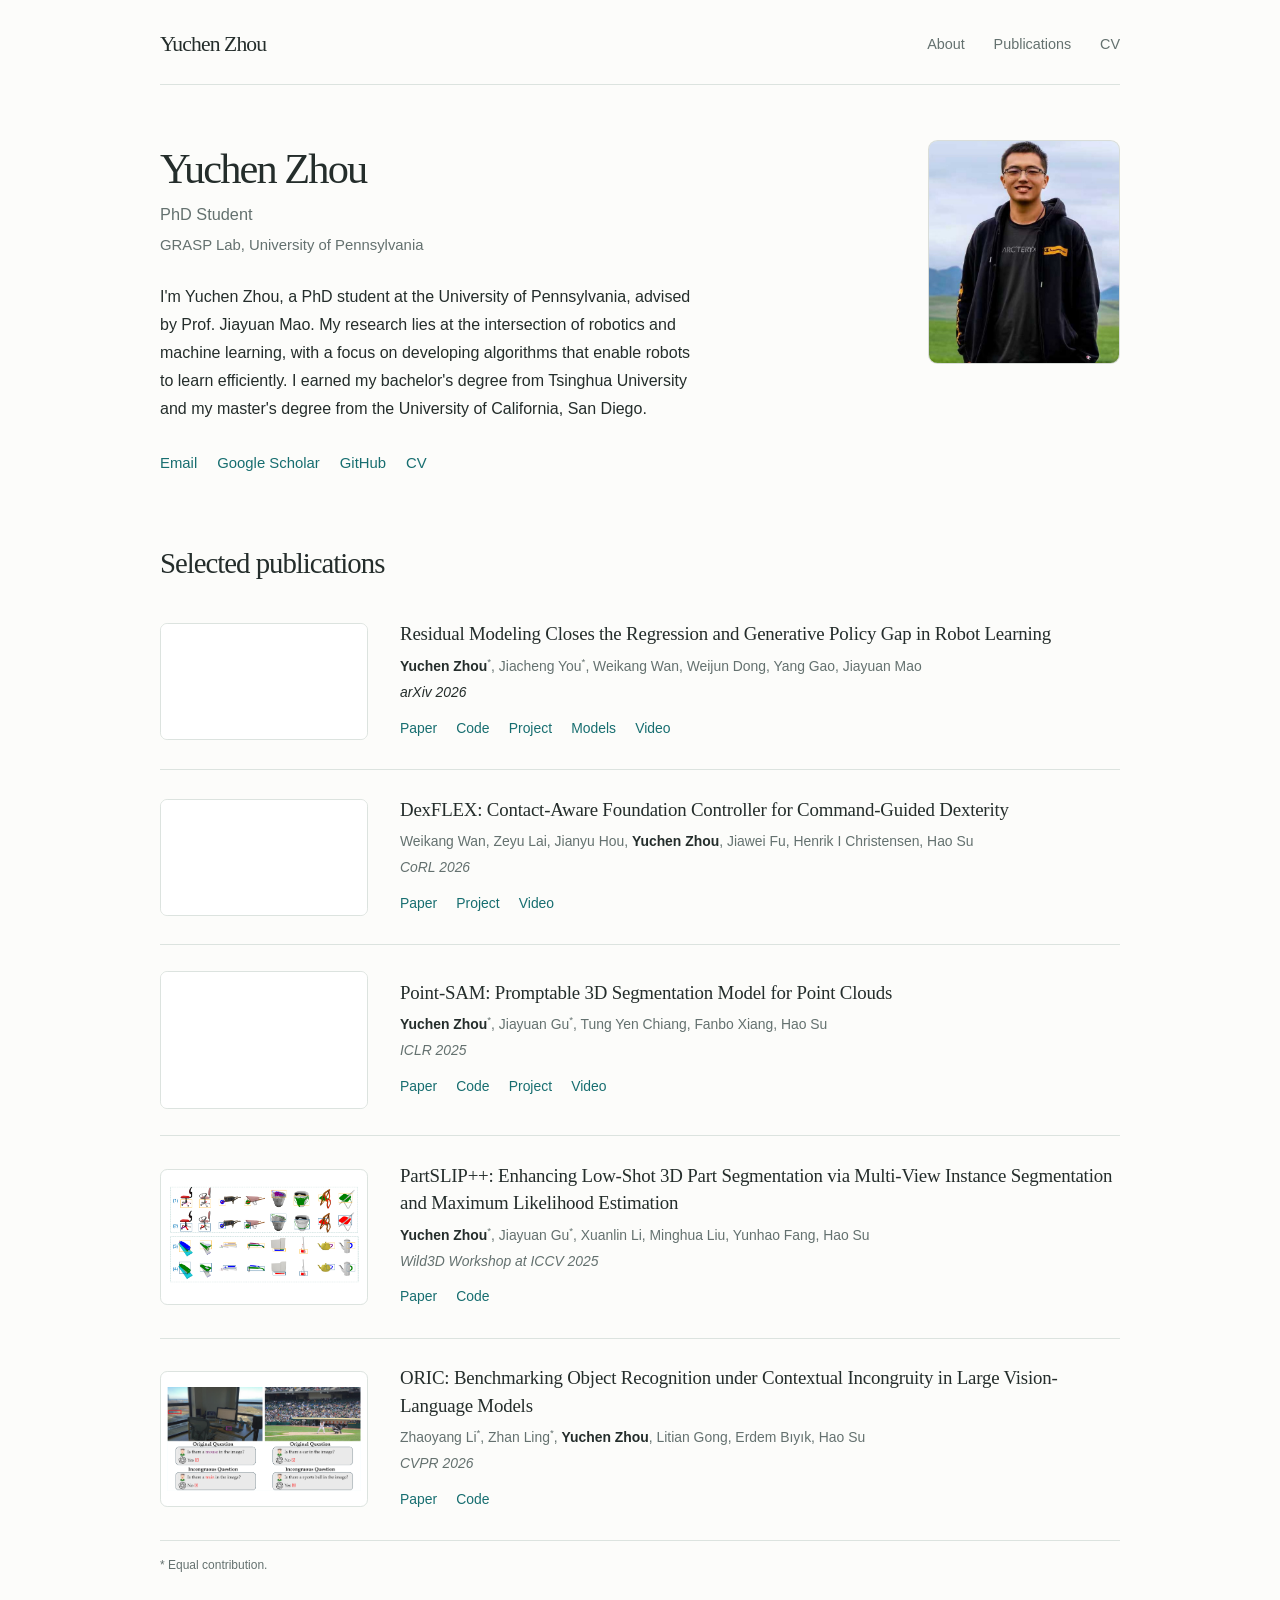
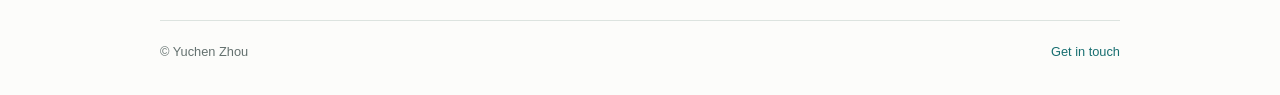
==== index.html @ d8c76e13 "Use a double-speed DexFLEX video preview" ====
<!doctype html>
<!-- Generated by scripts/build.py. Edit templates/index.html and data/publications.json. -->
<html lang="en">
  <head>
    <meta charset="utf-8" />
    <meta name="viewport" content="width=device-width, initial-scale=1" />
    <meta name="description" content="Yuchen Zhou — PhD Student. Academic homepage, research links, and curriculum vitae." />
    <link rel="canonical" href="https://www.yuchenzh.com/" />
    <link rel="icon" href="assets/penn-coat-of-arms.svg" type="image/svg+xml" />
    <link rel="stylesheet" href="styles.css?v=dexflex-video-1" />
    <script src="assets/js/media.js?v=dexflex-video-1" defer></script>
    <title>Yuchen Zhou</title>
  </head>
  <body>
    <a class="skip-link" href="#main">Skip to content</a>

    <div class="page-shell">
      <header class="site-header">
        <a class="site-name" href="./" aria-label="Yuchen Zhou, home">Yuchen Zhou</a>
        <nav aria-label="Main navigation">
          <a href="#about">About</a>
          <a href="#publications">Publications</a>
          <a href="assets/documents/Yuchen_Zhou_CV.pdf">CV</a>
        </nav>
      </header>

      <main id="main" tabindex="-1">
        <section class="profile" id="about" aria-labelledby="profile-name">
          <div class="profile-copy">
            <h1 id="profile-name">Yuchen Zhou</h1>
            <p class="role">PhD Student</p>
            <p class="affiliation">GRASP Lab, University of Pennsylvania</p>

            <div class="bio">
              <!-- BIO: Edit your introduction here. Add more <p> elements if needed. -->
              <p>
                I'm Yuchen Zhou, a PhD student at the University
                of Pennsylvania, advised by Prof. Jiayuan Mao.
                My research lies at the intersection of robotics
                and machine learning, with a focus on developing
                algorithms that enable robots to learn
                efficiently. I earned my bachelor's degree from
                Tsinghua University and my master's degree from
                the University of California, San Diego.
              </p>
            </div>

            <ul class="profile-links" aria-label="Contact and academic profiles">
              <li><a href="mailto:zyc0187@engineering.upenn.edu">Email</a></li>
              <li><a href="https://scholar.google.com/citations?user=Sr4zAy0AAAAJ&amp;hl=en">Google Scholar</a></li>
              <li><a href="https://github.com/zyc00">GitHub</a></li>
              <li><a href="assets/documents/Yuchen_Zhou_CV.pdf" aria-label="Curriculum vitae (PDF)">CV</a></li>
            </ul>
          </div>

          <div class="portrait">
            <img src="assets/images/portrait.png" width="1024" height="1024"
                 alt="Yuchen Zhou outdoors in a field of yellow flowers." fetchpriority="high" />
          </div>
        </section>

        <section class="publications" id="publications" aria-labelledby="publications-heading">
          <div class="section-heading">
            <h2 id="publications-heading">Selected publications</h2>
          </div>
          <div class="publication-list">
            <article class="publication" aria-labelledby="ht-policy-title">
              <div class="publication-figure publication-video">
                <video autoplay muted loop playsinline preload="metadata" aria-label="Residual Modeling and HT-Policies research overview video">
                  <source src="assets/videos/ht-policy-overview.mp4" type="video/mp4" />
                  <a href="assets/videos/ht-policy-overview.mp4">Watch the HT-Policies demo</a>.
                </video>
              </div>
              <div class="publication-copy">
                <h3 id="ht-policy-title"><a href="https://projects.thelabone.org/regression-policy/">Residual Modeling Closes the Regression and Generative Policy Gap in Robot Learning</a></h3>
                <p class="publication-authors"><strong>Yuchen Zhou</strong><sup>*</sup>, Jiacheng You<sup>*</sup>, Weikang Wan, Weijun Dong, Yang Gao, Jiayuan Mao</p>
                <p class="publication-venue">arXiv 2026</p>
                <ul class="publication-links" aria-label="HT-Policies resources">
                  <li><a href="https://arxiv.org/abs/2610.12231">Paper</a></li>
                  <li><a href="https://github.com/the-labone/regression-policy">Code</a></li>
                  <li><a href="https://projects.thelabone.org/regression-policy/">Project</a></li>
                  <li><a href="https://huggingface.co/collections/yuchen0187/regressionpolicy">Models</a></li>
                  <li><a href="assets/videos/ht-policy-overview.mp4">Video</a></li>
                </ul>
              </div>
            </article>

            <article class="publication" aria-labelledby="dexflex-title">
              <div class="publication-figure publication-video">
                <video autoplay muted loop playsinline preload="metadata" aria-label="DexFLEX research overview video, playing at twice the original speed">
                  <source src="assets/videos/dexflex-overview.mp4" type="video/mp4" />
                  <a href="assets/videos/dexflex-overview.mp4">Watch the DexFLEX demo</a>.
                </video>
              </div>
              <div class="publication-copy">
                <h3 id="dexflex-title"><a href="https://dex-flex.github.io/">DexFLEX: Contact-Aware Foundation Controller for Command-Guided Dexterity</a></h3>
                <p class="publication-authors">Weikang Wan, Zeyu Lai, Jianyu Hou, <strong>Yuchen Zhou</strong>, Jiawei Fu, Henrik I Christensen, Hao Su</p>
                <p class="publication-venue"><a href="https://dex-flex.github.io/">CoRL 2026</a></p>
                <ul class="publication-links" aria-label="DexFLEX resources">
                  <li><a href="https://arxiv.org/abs/2610.14372">Paper</a></li>
                  <li><a href="https://dex-flex.github.io/">Project</a></li>
                  <li><a href="https://dex-flex.github.io/#video">Video</a></li>
                </ul>
              </div>
            </article>

            <article class="publication" aria-labelledby="point-sam-title">
              <div class="publication-figure publication-video">
                <video autoplay muted loop playsinline preload="metadata" aria-label="Point-SAM interactive segmentation of a Transformer model">
                  <source src="assets/videos/point-sam-transformer.mp4#t=3" type="video/mp4" />
                  <a href="assets/videos/point-sam-transformer.mp4">Watch the Point-SAM demo</a>.
                </video>
              </div>
              <div class="publication-copy">
                <h3 id="point-sam-title"><a href="https://point-sam.github.io/">Point-SAM: Promptable 3D Segmentation Model for Point Clouds</a></h3>
                <p class="publication-authors"><strong>Yuchen Zhou</strong><sup>*</sup>, Jiayuan Gu<sup>*</sup>, Tung Yen Chiang, Fanbo Xiang, Hao Su</p>
                <p class="publication-venue"><a href="https://proceedings.iclr.cc/paper_files/paper/2025/hash/8f363c981c796cd781729e6c0117cadc-Abstract-Conference.html">ICLR 2025</a></p>
                <ul class="publication-links" aria-label="Point-SAM resources">
                  <li><a href="https://arxiv.org/abs/2406.17741">Paper</a></li>
                  <li><a href="https://github.com/zyc00/Point-SAM">Code</a></li>
                  <li><a href="https://point-sam.github.io/">Project</a></li>
                  <li><a href="assets/videos/point-sam-transformer.mp4">Video</a></li>
                </ul>
              </div>
            </article>

            <article class="publication" aria-labelledby="partslip-title">
              <a class="publication-figure" href="assets/images/publications/partslip-results.png" aria-label="View the full PartSLIP++ segmentation results figure">
                <img src="assets/images/publications/partslip-results.png" width="2700" height="1440" loading="lazy" decoding="async" alt="Overview of PartSLIP and PartSLIP++ part segmentation results on chairs, wheelbarrows, buckets, monitors, and other objects; PartSLIP++ results appear in rows two and four." />
              </a>
              <div class="publication-copy">
                <h3 id="partslip-title"><a href="https://arxiv.org/abs/2312.03015">PartSLIP++: Enhancing Low-Shot 3D Part Segmentation via Multi-View Instance Segmentation and Maximum Likelihood Estimation</a></h3>
                <p class="publication-authors"><strong>Yuchen Zhou</strong><sup>*</sup>, Jiayuan Gu<sup>*</sup>, Xuanlin Li, Minghua Liu, Yunhao Fang, Hao Su</p>
                <p class="publication-venue"><a href="https://3d-in-the-wild.github.io/2025.html">Wild3D Workshop at ICCV 2025</a></p>
                <ul class="publication-links" aria-label="PartSLIP++ resources">
                  <li><a href="https://arxiv.org/abs/2312.03015">Paper</a></li>
                  <li><a href="https://github.com/zyc00/PartSLIP2">Code</a></li>
                </ul>
              </div>
            </article>

            <article class="publication" aria-labelledby="oric-title">
              <a class="publication-figure" href="assets/images/publications/oric.png" aria-label="View the full ORIC figure">
                <img src="assets/images/publications/oric.png" width="2044" height="1102" loading="lazy" decoding="async" alt="ORIC examples of object misidentification and hallucination in incongruous contexts." />
              </a>
              <div class="publication-copy">
                <h3 id="oric-title"><a href="https://arxiv.org/abs/2509.15695">ORIC: Benchmarking Object Recognition under Contextual Incongruity in Large Vision-Language Models</a></h3>
                <p class="publication-authors">Zhaoyang Li<sup>*</sup>, Zhan Ling<sup>*</sup>, <strong>Yuchen Zhou</strong>, Litian Gong, Erdem Bıyık, Hao Su</p>
                <p class="publication-venue"><a href="https://openaccess.thecvf.com/content/CVPR2026/html/Li_ORIC_Benchmarking_Object_Recognition_under_Contextual_Incongruity_in_Large_Vision-Language_CVPR_2026_paper.html">CVPR 2026</a></p>
                <ul class="publication-links" aria-label="ORIC resources">
                  <li><a href="https://arxiv.org/abs/2509.15695">Paper</a></li>
                  <li><a href="https://github.com/ZhaoyangLi-1/ORIC">Code</a></li>
                </ul>
              </div>
            </article>
          </div>
          <p class="publication-note">* Equal contribution.</p>
        </section>
      </main>

      <footer class="site-footer">
        <span>© Yuchen Zhou</span>
        <a href="mailto:zyc0187@engineering.upenn.edu">Get in touch</a>
      </footer>
    </div>
  </body>
</html>
---- styles.css ----
/* Design settings: adjust these to change the page's overall appearance. */
:root {
  color-scheme: light;
  --paper: #fcfcfa;
  --ink: #242d2b;
  --muted: #64716f;
  --accent: #176e70;
  --accent-hover: #104e50;
  --rule: #dce3df;
  --serif: Georgia, "Times New Roman", serif;
  --sans: -apple-system, BlinkMacSystemFont, "Segoe UI", sans-serif;
}

* { box-sizing: border-box; }

html {
  scroll-behavior: smooth;
  scroll-padding-top: 2rem;
}

body {
  margin: 0;
  background: var(--paper);
  color: var(--ink);
  font-family: var(--sans);
  font-size: 1rem;
  line-height: 1.75;
  -webkit-font-smoothing: antialiased;
}

::selection { background: #dcece7; }

a {
  color: var(--accent);
  text-decoration: none;
  text-underline-offset: 0.24em;
  text-decoration-thickness: 1px;
}

a:hover {
  color: var(--accent-hover);
  text-decoration: underline;
}

a:focus-visible {
  outline: 2px solid var(--accent);
  outline-offset: 5px;
  border-radius: 2px;
}

.skip-link {
  position: absolute;
  top: 0.75rem;
  left: 1rem;
  z-index: 1;
  padding: 0.4rem 0.8rem;
  background: var(--paper);
  transform: translateY(-200%);
}

.skip-link:focus { transform: translateY(0); }

.page-shell {
  width: min(100% - 5rem, 60rem);
  margin-inline: auto;
}

/* Header */
.site-header {
  display: flex;
  align-items: center;
  justify-content: space-between;
  gap: 1.5rem;
  padding-block: 1.6rem 1.3rem;
  border-bottom: 1px solid var(--rule);
}

.site-name {
  color: var(--ink);
  font-family: var(--serif);
  font-size: 1.35rem;
  letter-spacing: -0.04em;
}

.site-header nav {
  display: flex;
  align-items: center;
  gap: 1.8rem;
  font-size: 0.9rem;
}

.site-header nav a { color: var(--muted); }
.site-header nav a:hover { color: var(--accent); }

/* Biography and portrait */
.profile {
  display: grid;
  grid-template-columns: minmax(0, 1fr) 12rem;
  align-items: start;
  gap: 5rem;
  padding-block: 3.4rem 4rem;
}

.profile-copy { padding-top: 0.25rem; }

h1 {
  margin: 0 0 0.35rem;
  font-family: var(--serif);
  font-size: clamp(2rem, 3.5vw, 2.65rem);
  font-weight: 400;
  line-height: 1.2;
  letter-spacing: -0.045em;
}

.role {
  margin: 0;
  color: var(--muted);
  font-size: 1.02rem;
}

.affiliation {
  margin: 0.2rem 0 0;
  color: var(--muted);
  font-size: 0.93rem;
}

.bio {
  max-width: 60ch;
  margin-block: 1.6rem 1.35rem;
  overflow-wrap: break-word;
}

.bio p { margin: 0 0 0.9rem; }
.bio p:last-child { margin-bottom: 0; }

.profile-links {
  display: flex;
  flex-wrap: wrap;
  column-gap: 1.25rem;
  row-gap: 0.65rem;
  margin: 0;
  padding: 0;
  list-style: none;
  font-size: 0.93rem;
}

.profile-links a {
  display: inline-flex;
  align-items: baseline;
  gap: 0.25rem;
  padding-block: 0.3rem;
}

.portrait {
  width: 100%;
  aspect-ratio: 6 / 7;
  overflow: hidden;
  border-radius: 0.6rem;
  background: #e7ebe6;
  border: 1px solid rgb(36 45 43 / 7%);
}

.portrait img {
  display: block;
  width: 100%;
  height: 100%;
  object-fit: cover;
  object-position: 50% 25%;
  /* Frame the upper body in CSS; the original photo stays untouched. */
  transform: scale(1.5);
  transform-origin: 50% 22%;
}

/* Publications: real paper figures, open rows, and compact bibliographic details. */
.publications { padding-bottom: 2.7rem; }

.section-heading {
  display: flex;
  align-items: baseline;
  justify-content: space-between;
  flex-wrap: wrap;
  gap: 0.6rem 1.5rem;
  margin-bottom: 0.8rem;
}

h2 {
  margin: 0;
  font-family: var(--serif);
  font-size: 1.8rem;
  font-weight: 400;
  line-height: 1.3;
  letter-spacing: -0.035em;
}

.publication {
  display: grid;
  grid-template-columns: 13rem minmax(0, 1fr);
  align-items: center;
  gap: 2rem;
  padding-block: 1.6rem;
  border-bottom: 1px solid var(--rule);
}

.publication-text-only { grid-template-columns: 1fr; }

.publication-figure {
  display: flex;
  align-items: center;
  justify-content: center;
  min-height: 8.5rem;
  padding: 0.4rem;
  background: #fff;
  border: 1px solid var(--rule);
  border-radius: 0.45rem;
  overflow: hidden;
}

.publication-figure:hover { border-color: var(--accent); }

.publication-figure img,
.publication-figure video {
  display: block;
  width: 100%;
  height: auto;
}

.publication-video { position: relative; padding: 0; aspect-ratio: 3 / 2; min-height: 0; }
.publication-video video { height: 100%; object-fit: cover; background: #fff; }

/* Keep the complete widescreen overviews, including their diagrams and labels. */
.publication[aria-labelledby="ht-policy-title"] .publication-video,
.publication[aria-labelledby="dexflex-title"] .publication-video { aspect-ratio: 16 / 9; }

.publication h3 {
  margin: 0 0 0.45rem;
  font-family: var(--serif);
  font-size: 1.18rem;
  font-weight: 400;
  line-height: 1.45;
  letter-spacing: -0.01em;
  overflow-wrap: break-word;
}

.publication h3 a { color: var(--ink); }
.publication h3 a:hover { color: var(--accent); }

.publication-authors,
.publication-venue {
  margin: 0;
  font-size: 0.87rem;
  line-height: 1.7;
}

.publication-authors { color: var(--muted); }
.publication-authors strong { color: var(--ink); font-weight: 600; }
.publication-authors sup { font-size: 0.7em; line-height: 0; }
.publication-venue { margin-top: 0.15rem; font-style: italic; }
.publication-venue a { color: var(--muted); }
.publication-venue a:hover { color: var(--accent); }

.publication-links {
  display: flex;
  flex-wrap: wrap;
  gap: 0.35rem 1.2rem;
  margin: 0.5rem 0 0;
  padding: 0;
  list-style: none;
  font-size: 0.87rem;
}

.publication-links a { display: inline-block; padding-block: 0.2rem; }
.publication-note { margin: 0.9rem 0 0; color: var(--muted); font-size: 0.75rem; }

/* Footer */
.site-footer {
  display: flex;
  justify-content: space-between;
  flex-wrap: wrap;
  gap: 0.75rem 1.5rem;
  padding-block: 1.25rem 2rem;
  border-top: 1px solid var(--rule);
  color: var(--muted);
  font-size: 0.8rem;
}

/* On a phone, keep the introduction before the portrait in reading order. */
@media (max-width: 640px) {
  .page-shell { width: calc(100% - 2.5rem); }
  .site-header { flex-wrap: wrap; gap: 0.5rem 1.5rem; padding-block: 1.2rem 1rem; }
  .site-name { font-size: 1.2rem; }
  .site-header nav { gap: 1.1rem; font-size: 0.85rem; }
  .profile {
    grid-template-columns: 1fr;
    gap: 1.8rem;
    padding-block: 2.3rem 2.6rem;
  }
  .profile-copy { padding-top: 0; }
  .portrait { width: 10.5rem; }
  .profile-links { column-gap: 1.1rem; }
  .publications { padding-bottom: 2rem; }
  h2 { font-size: 1.65rem; }
  .publication { grid-template-columns: 1fr; gap: 1rem; padding-block: 1.6rem; }
  .publication-figure { width: min(100%, 19rem); min-height: 0; padding: 0.5rem; }
  .publication-video { padding: 0; }
}

@media (prefers-reduced-motion: reduce) {
  html { scroll-behavior: auto; }
}
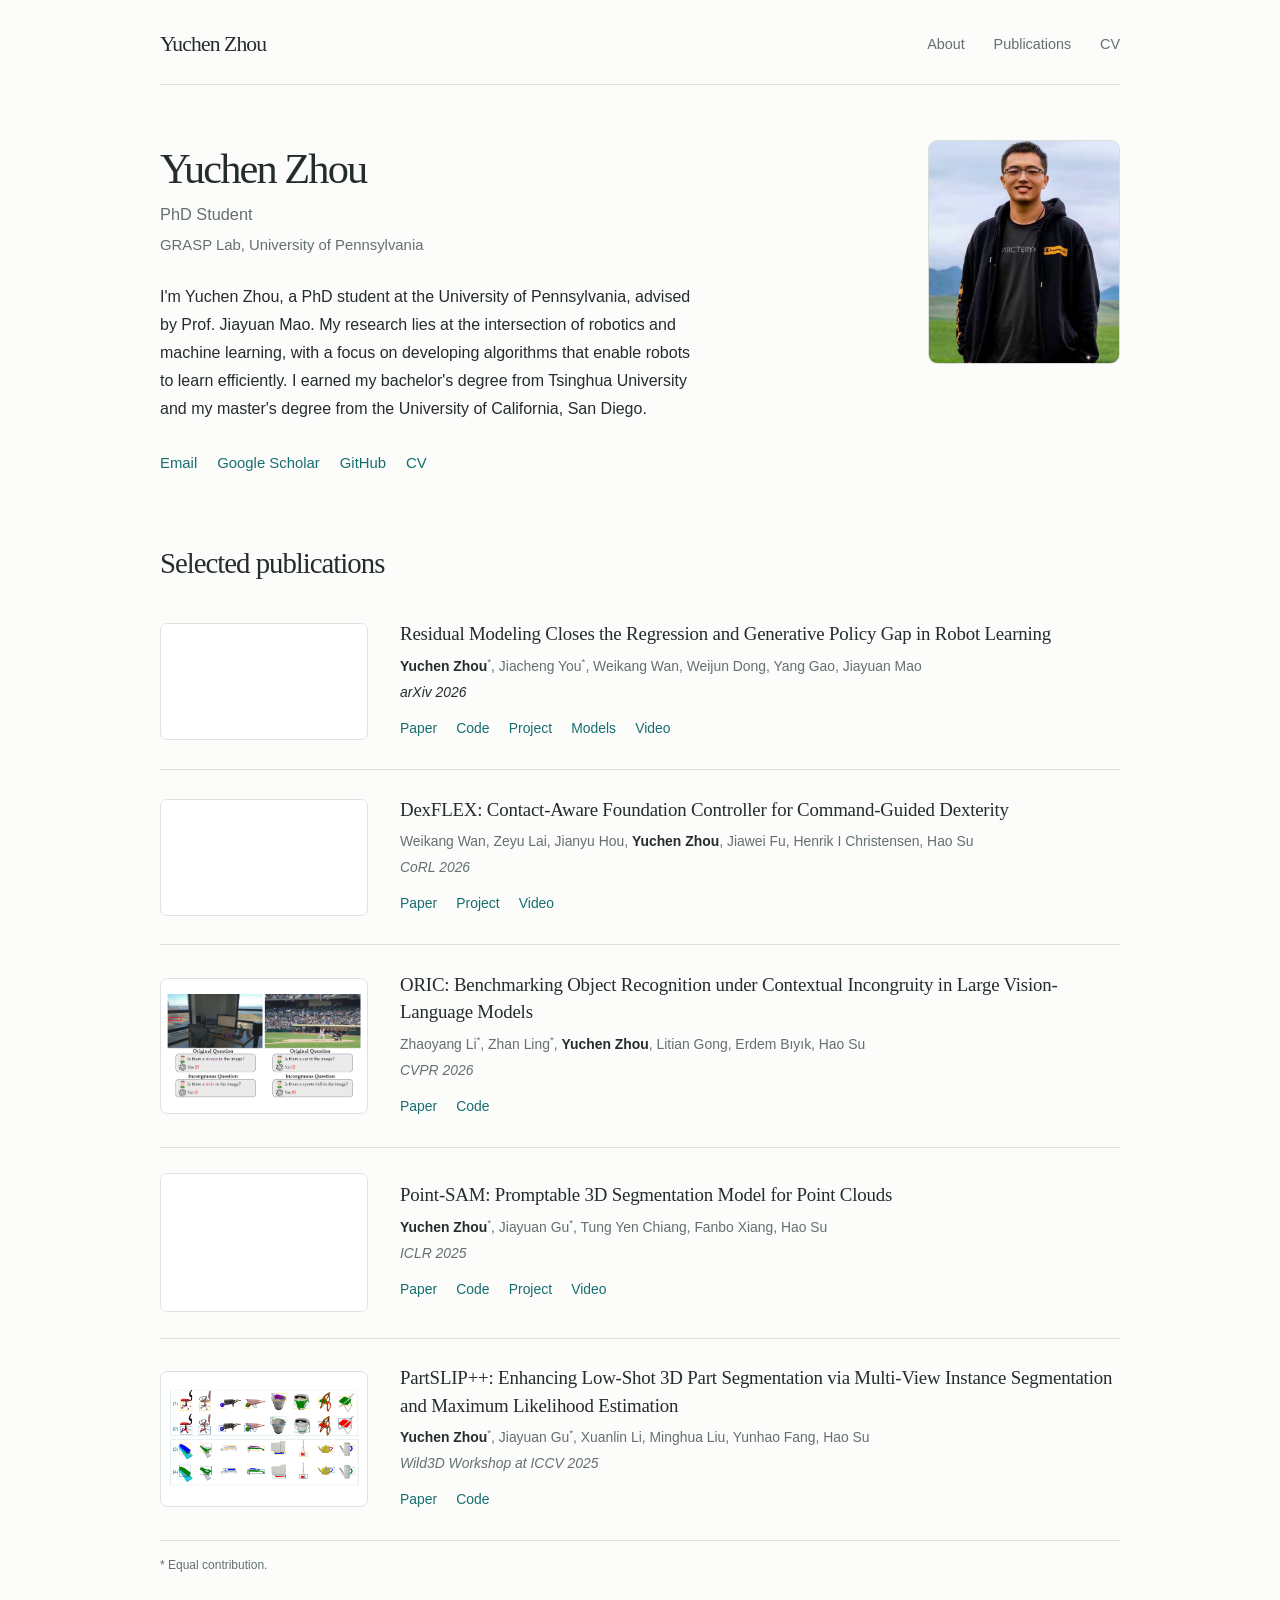
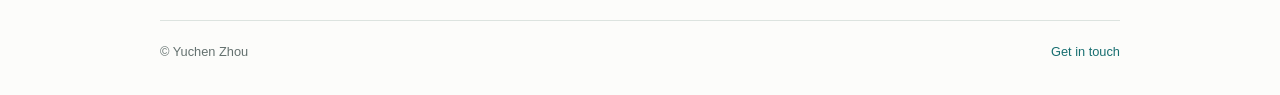
==== commit b16e4d7c: "Move ORIC above Point-SAM" ====
--- a/index.html
+++ b/index.html
@@ -8,7 +8,7 @@
     <link rel="canonical" href="https://www.yuchenzh.com/" />
     <link rel="icon" href="assets/penn-coat-of-arms.svg" type="image/svg+xml" />
     <link rel="stylesheet" href="styles.css?v=dexflex-video-1" />
-    <script src="assets/js/media.js?v=dexflex-video-1" defer></script>
+    <script src="assets/js/media.js?v=dexflex-video-3" defer></script>
     <title>Yuchen Zhou</title>
   </head>
   <body>
@@ -87,7 +87,7 @@
 
             <article class="publication" aria-labelledby="dexflex-title">
               <div class="publication-figure publication-video">
-                <video autoplay muted loop playsinline preload="metadata" aria-label="DexFLEX research overview video, playing at twice the original speed">
+                <video autoplay muted loop playsinline preload="metadata" aria-label="DexFLEX research overview video, playing at three times the original speed">
                   <source src="assets/videos/dexflex-overview.mp4" type="video/mp4" />
                   <a href="assets/videos/dexflex-overview.mp4">Watch the DexFLEX demo</a>.
                 </video>
@@ -100,6 +100,21 @@
                   <li><a href="https://arxiv.org/abs/2610.14372">Paper</a></li>
                   <li><a href="https://dex-flex.github.io/">Project</a></li>
                   <li><a href="https://dex-flex.github.io/#video">Video</a></li>
+                </ul>
+              </div>
+            </article>
+
+            <article class="publication" aria-labelledby="oric-title">
+              <a class="publication-figure" href="assets/images/publications/oric.png" aria-label="View the full ORIC figure">
+                <img src="assets/images/publications/oric.png" width="2044" height="1102" loading="lazy" decoding="async" alt="ORIC examples of object misidentification and hallucination in incongruous contexts." />
+              </a>
+              <div class="publication-copy">
+                <h3 id="oric-title"><a href="https://arxiv.org/abs/2509.15695">ORIC: Benchmarking Object Recognition under Contextual Incongruity in Large Vision-Language Models</a></h3>
+                <p class="publication-authors">Zhaoyang Li<sup>*</sup>, Zhan Ling<sup>*</sup>, <strong>Yuchen Zhou</strong>, Litian Gong, Erdem Bıyık, Hao Su</p>
+                <p class="publication-venue"><a href="https://openaccess.thecvf.com/content/CVPR2026/html/Li_ORIC_Benchmarking_Object_Recognition_under_Contextual_Incongruity_in_Large_Vision-Language_CVPR_2026_paper.html">CVPR 2026</a></p>
+                <ul class="publication-links" aria-label="ORIC resources">
+                  <li><a href="https://arxiv.org/abs/2509.15695">Paper</a></li>
+                  <li><a href="https://github.com/ZhaoyangLi-1/ORIC">Code</a></li>
                 </ul>
               </div>
             </article>
@@ -138,21 +153,6 @@
                 </ul>
               </div>
             </article>
-
-            <article class="publication" aria-labelledby="oric-title">
-              <a class="publication-figure" href="assets/images/publications/oric.png" aria-label="View the full ORIC figure">
-                <img src="assets/images/publications/oric.png" width="2044" height="1102" loading="lazy" decoding="async" alt="ORIC examples of object misidentification and hallucination in incongruous contexts." />
-              </a>
-              <div class="publication-copy">
-                <h3 id="oric-title"><a href="https://arxiv.org/abs/2509.15695">ORIC: Benchmarking Object Recognition under Contextual Incongruity in Large Vision-Language Models</a></h3>
-                <p class="publication-authors">Zhaoyang Li<sup>*</sup>, Zhan Ling<sup>*</sup>, <strong>Yuchen Zhou</strong>, Litian Gong, Erdem Bıyık, Hao Su</p>
-                <p class="publication-venue"><a href="https://openaccess.thecvf.com/content/CVPR2026/html/Li_ORIC_Benchmarking_Object_Recognition_under_Contextual_Incongruity_in_Large_Vision-Language_CVPR_2026_paper.html">CVPR 2026</a></p>
-                <ul class="publication-links" aria-label="ORIC resources">
-                  <li><a href="https://arxiv.org/abs/2509.15695">Paper</a></li>
-                  <li><a href="https://github.com/ZhaoyangLi-1/ORIC">Code</a></li>
-                </ul>
-              </div>
-            </article>
           </div>
           <p class="publication-note">* Equal contribution.</p>
         </section>
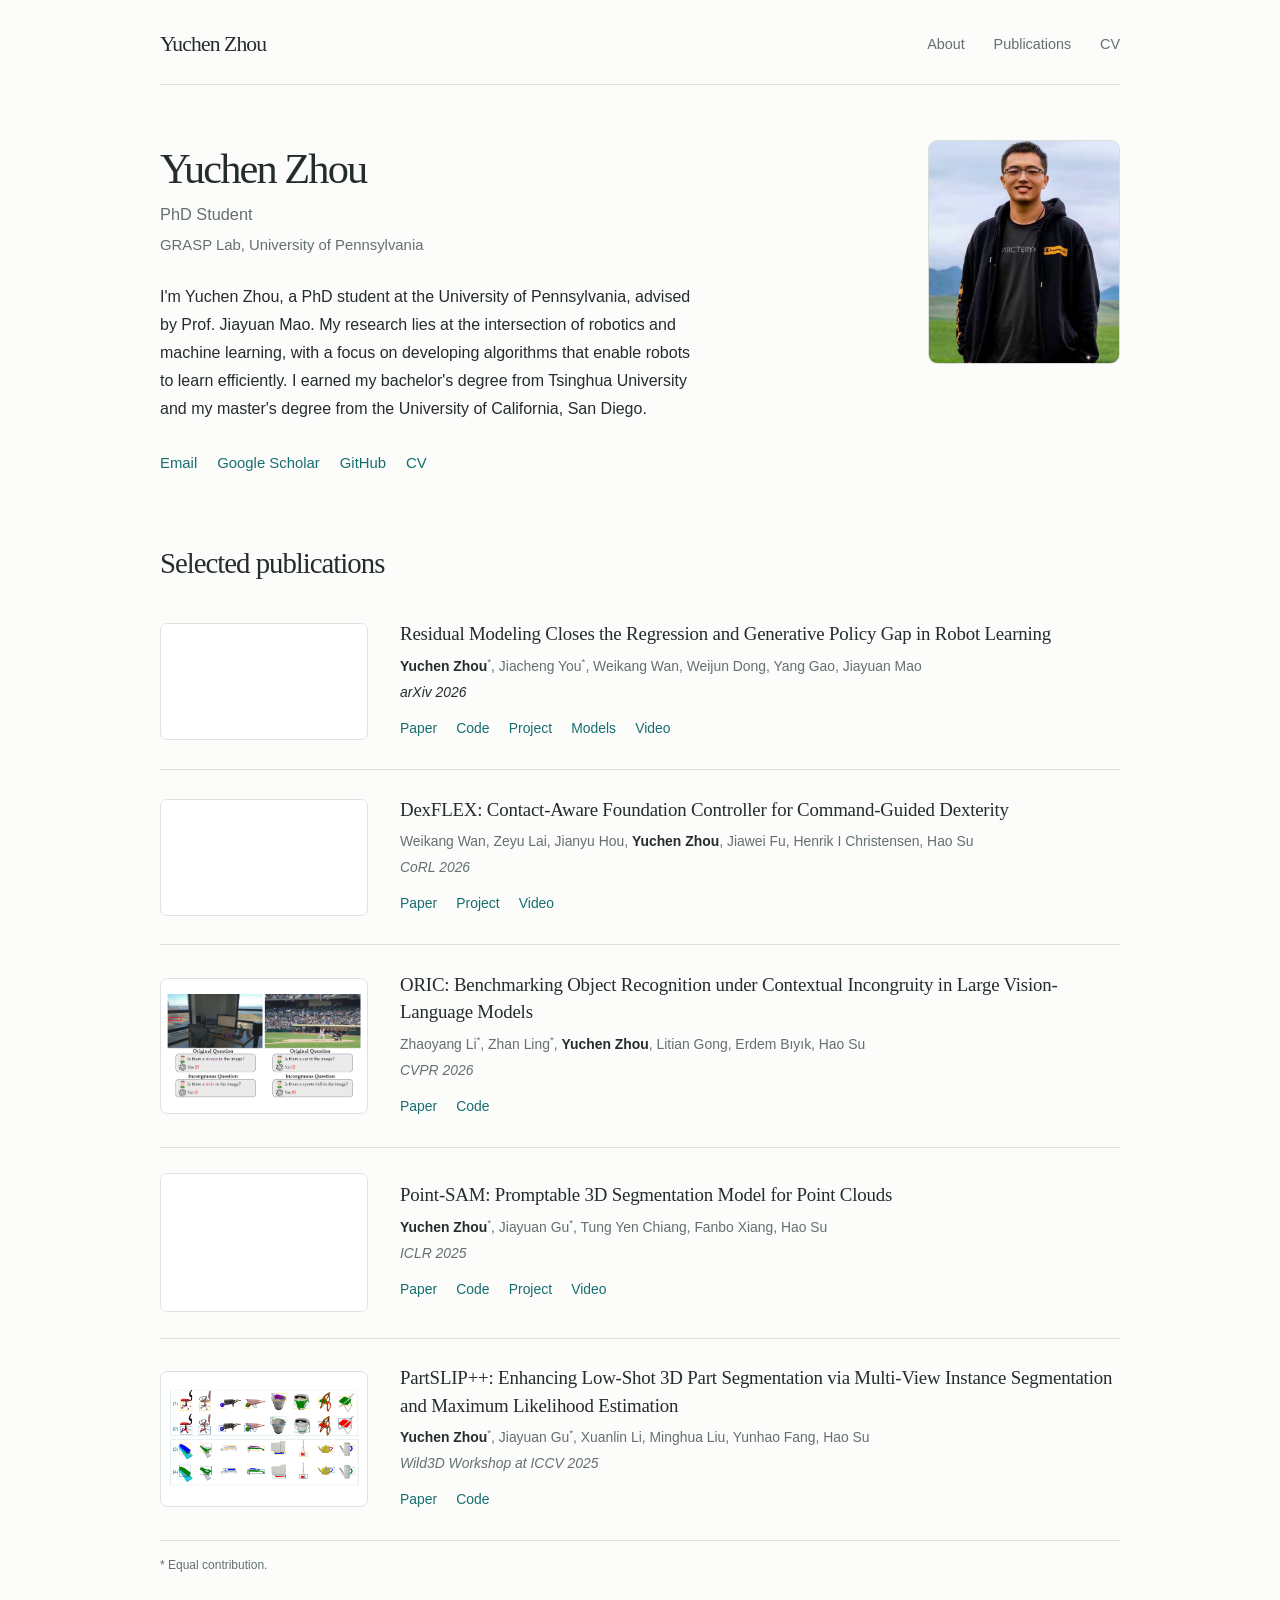
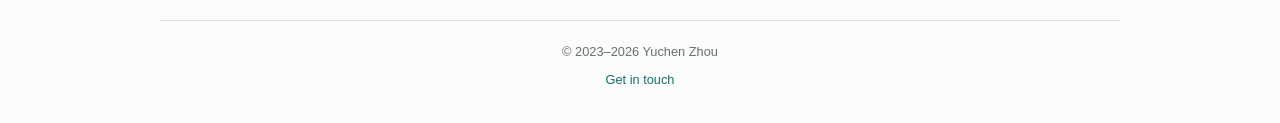
==== commit 34de28b3: "Center footer and add 2023–2026 copyright years" ====
--- a/index.html
+++ b/index.html
@@ -7,7 +7,7 @@
     <meta name="description" content="Yuchen Zhou — PhD Student. Academic homepage, research links, and curriculum vitae." />
     <link rel="canonical" href="https://www.yuchenzh.com/" />
     <link rel="icon" href="assets/penn-coat-of-arms.svg" type="image/svg+xml" />
-    <link rel="stylesheet" href="styles.css?v=dexflex-video-1" />
+    <link rel="stylesheet" href="styles.css?v=centered-footer-1" />
     <script src="assets/js/media.js?v=dexflex-video-3" defer></script>
     <title>Yuchen Zhou</title>
   </head>
@@ -159,7 +159,7 @@
       </main>
 
       <footer class="site-footer">
-        <span>© Yuchen Zhou</span>
+        <span>© 2023–2026 Yuchen Zhou</span>
         <a href="mailto:zyc0187@engineering.upenn.edu">Get in touch</a>
       </footer>
     </div>
--- a/styles.css
+++ b/styles.css
@@ -274,9 +274,10 @@
 /* Footer */
 .site-footer {
   display: flex;
-  justify-content: space-between;
-  flex-wrap: wrap;
-  gap: 0.75rem 1.5rem;
+  flex-direction: column;
+  align-items: center;
+  gap: 0.35rem;
+  text-align: center;
   padding-block: 1.25rem 2rem;
   border-top: 1px solid var(--rule);
   color: var(--muted);
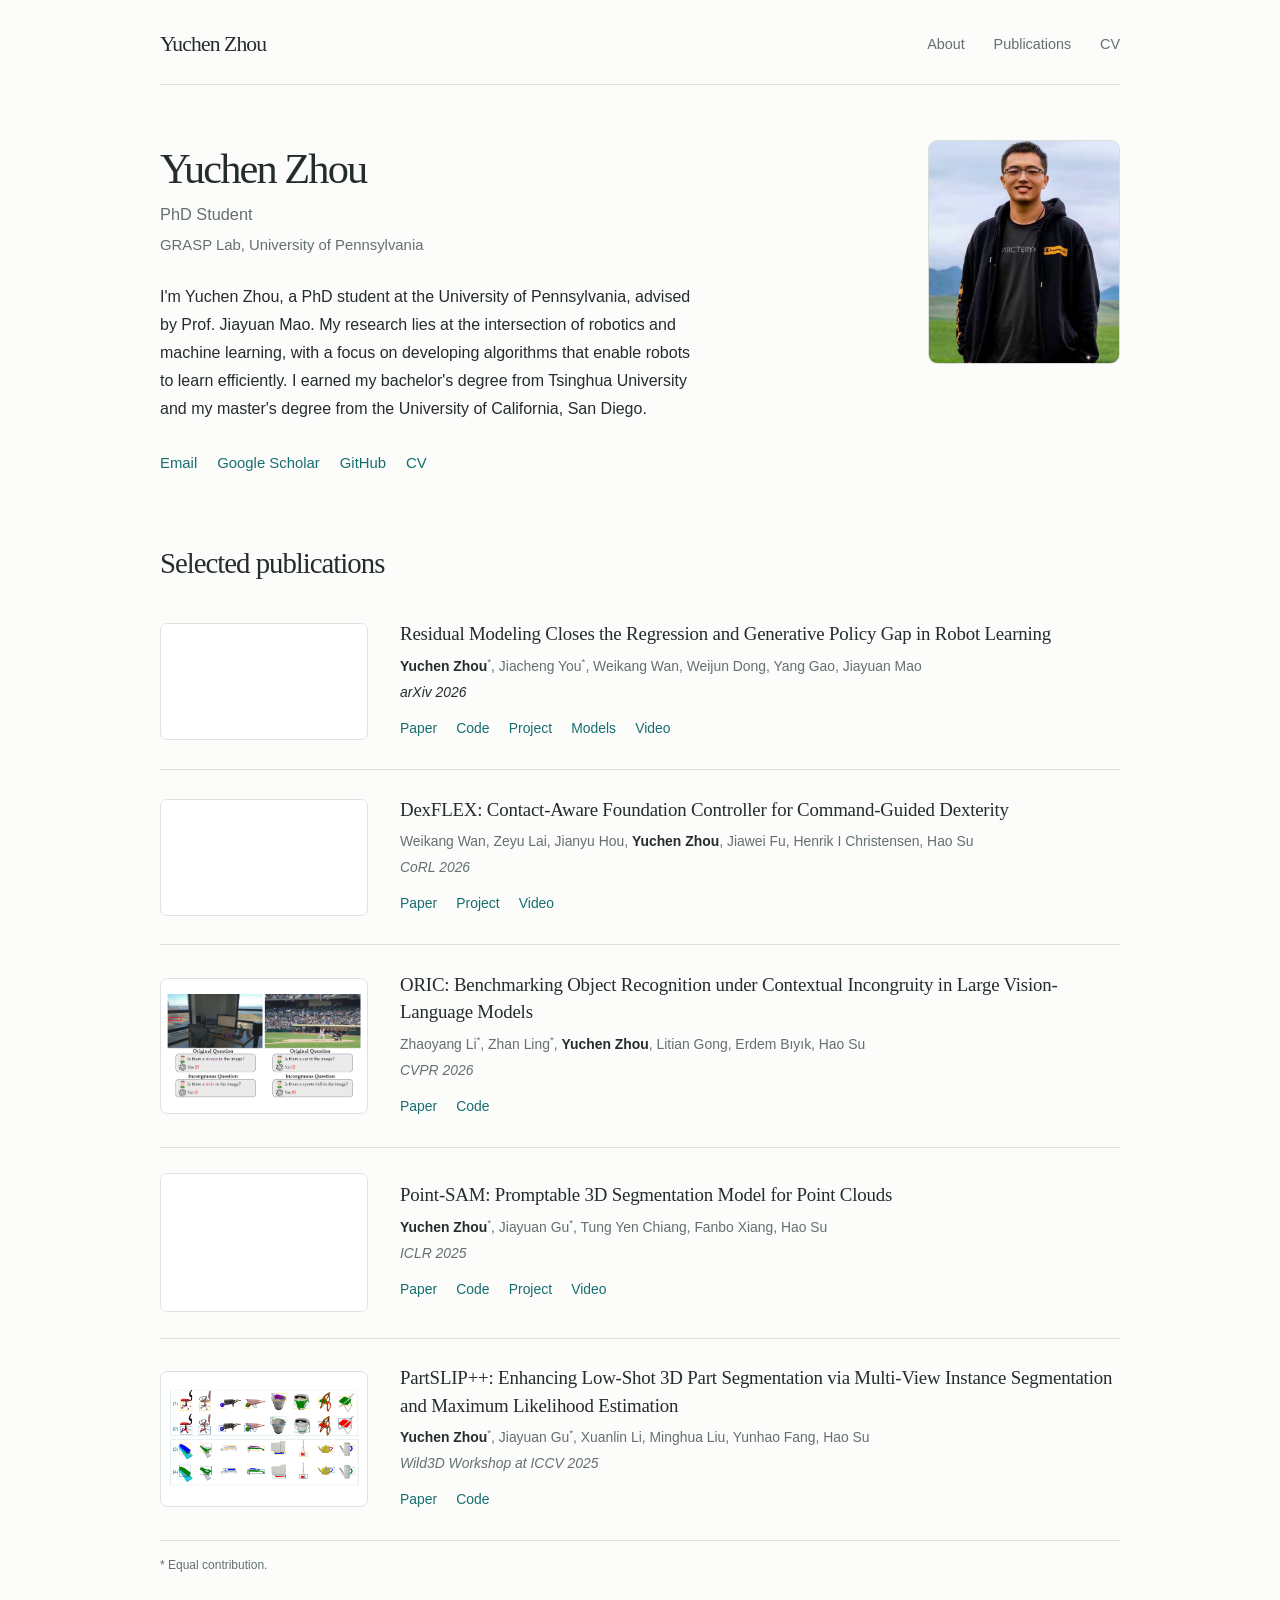
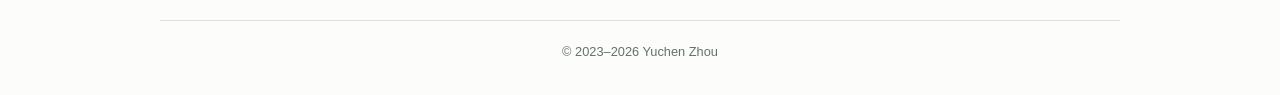
==== commit 28b3e9bc: "Remove footer contact link" ====
--- a/index.html
+++ b/index.html
@@ -160,7 +160,6 @@
 
       <footer class="site-footer">
         <span>© 2023–2026 Yuchen Zhou</span>
-        <a href="mailto:zyc0187@engineering.upenn.edu">Get in touch</a>
       </footer>
     </div>
   </body>
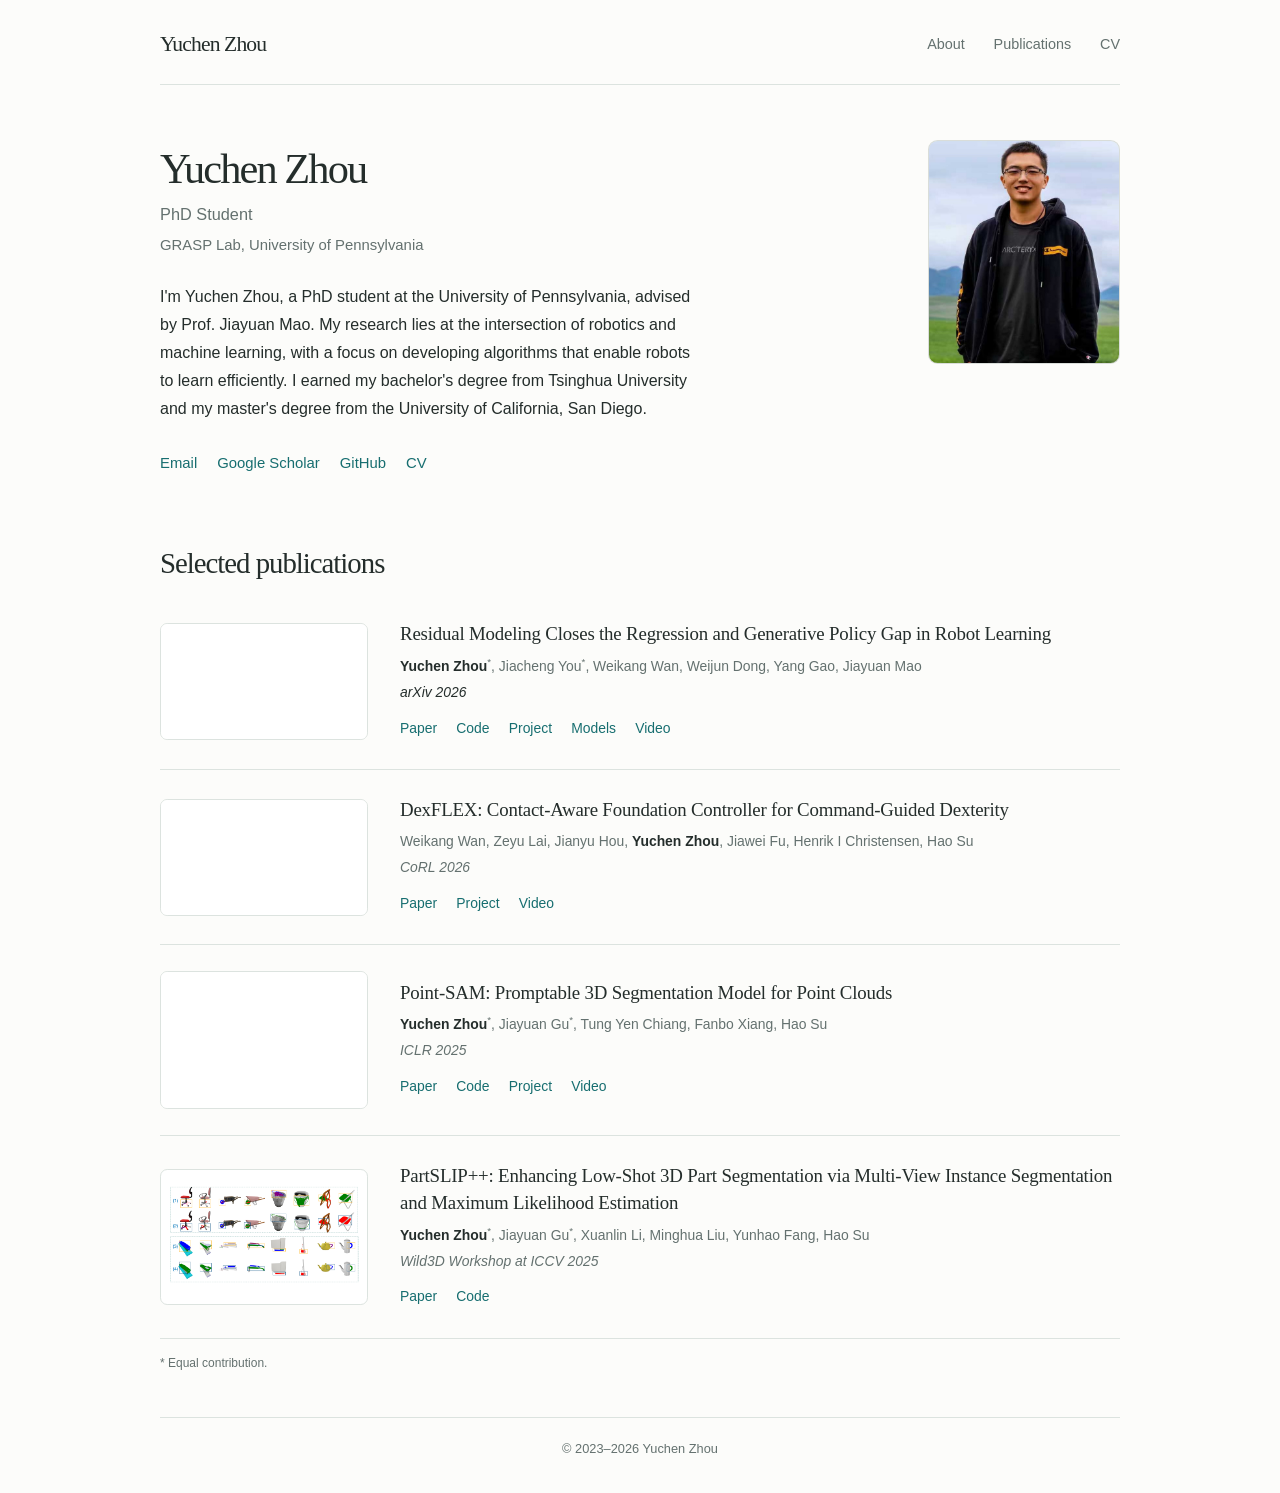
==== commit df72a15a: "Remove ORIC from selected publications" ====
--- a/index.html
+++ b/index.html
@@ -104,21 +104,6 @@
               </div>
             </article>
 
-            <article class="publication" aria-labelledby="oric-title">
-              <a class="publication-figure" href="assets/images/publications/oric.png" aria-label="View the full ORIC figure">
-                <img src="assets/images/publications/oric.png" width="2044" height="1102" loading="lazy" decoding="async" alt="ORIC examples of object misidentification and hallucination in incongruous contexts." />
-              </a>
-              <div class="publication-copy">
-                <h3 id="oric-title"><a href="https://arxiv.org/abs/2509.15695">ORIC: Benchmarking Object Recognition under Contextual Incongruity in Large Vision-Language Models</a></h3>
-                <p class="publication-authors">Zhaoyang Li<sup>*</sup>, Zhan Ling<sup>*</sup>, <strong>Yuchen Zhou</strong>, Litian Gong, Erdem Bıyık, Hao Su</p>
-                <p class="publication-venue"><a href="https://openaccess.thecvf.com/content/CVPR2026/html/Li_ORIC_Benchmarking_Object_Recognition_under_Contextual_Incongruity_in_Large_Vision-Language_CVPR_2026_paper.html">CVPR 2026</a></p>
-                <ul class="publication-links" aria-label="ORIC resources">
-                  <li><a href="https://arxiv.org/abs/2509.15695">Paper</a></li>
-                  <li><a href="https://github.com/ZhaoyangLi-1/ORIC">Code</a></li>
-                </ul>
-              </div>
-            </article>
-
             <article class="publication" aria-labelledby="point-sam-title">
               <div class="publication-figure publication-video">
                 <video autoplay muted loop playsinline preload="metadata" aria-label="Point-SAM interactive segmentation of a Transformer model">
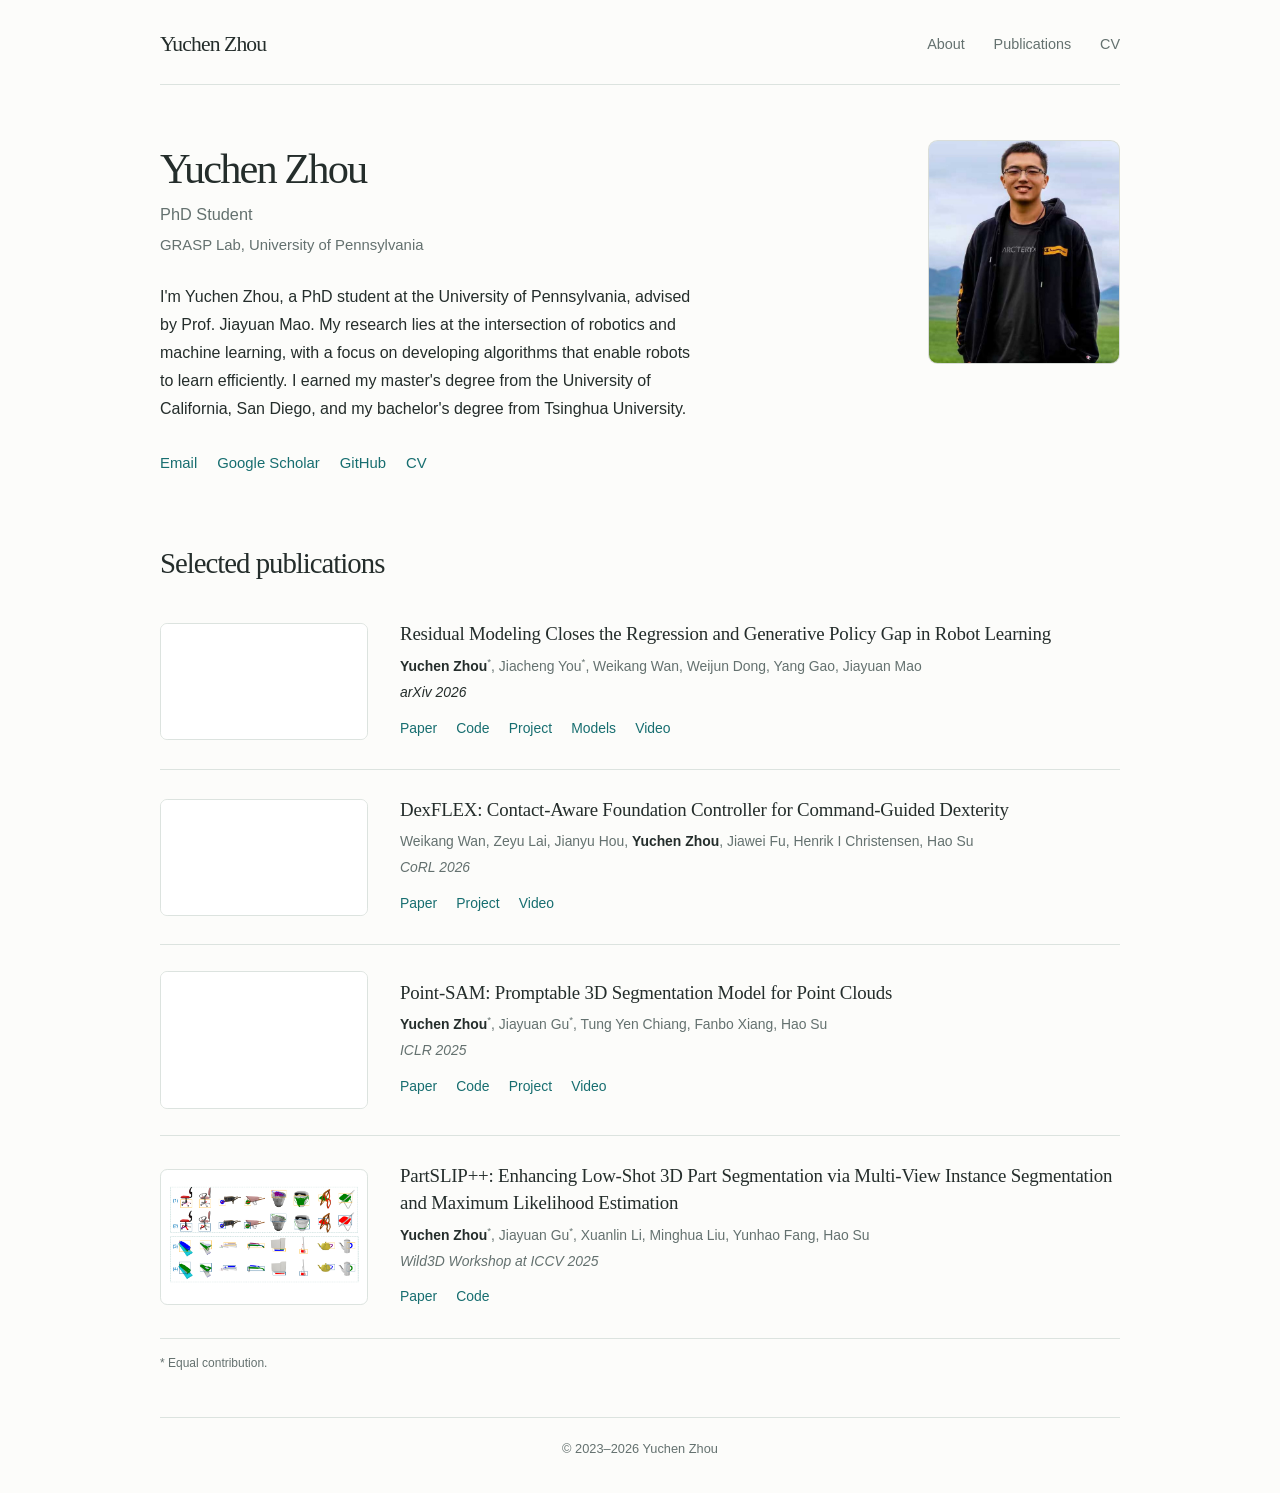
==== commit 2c8e4efa: "List UCSD masters before Tsinghua bachelors in biography" ====
--- a/index.html
+++ b/index.html
@@ -39,9 +39,9 @@
                 My research lies at the intersection of robotics
                 and machine learning, with a focus on developing
                 algorithms that enable robots to learn
-                efficiently. I earned my bachelor's degree from
-                Tsinghua University and my master's degree from
-                the University of California, San Diego.
+                efficiently. I earned my master's degree from
+                the University of California, San Diego, and my
+                bachelor's degree from Tsinghua University.
               </p>
             </div>
 
